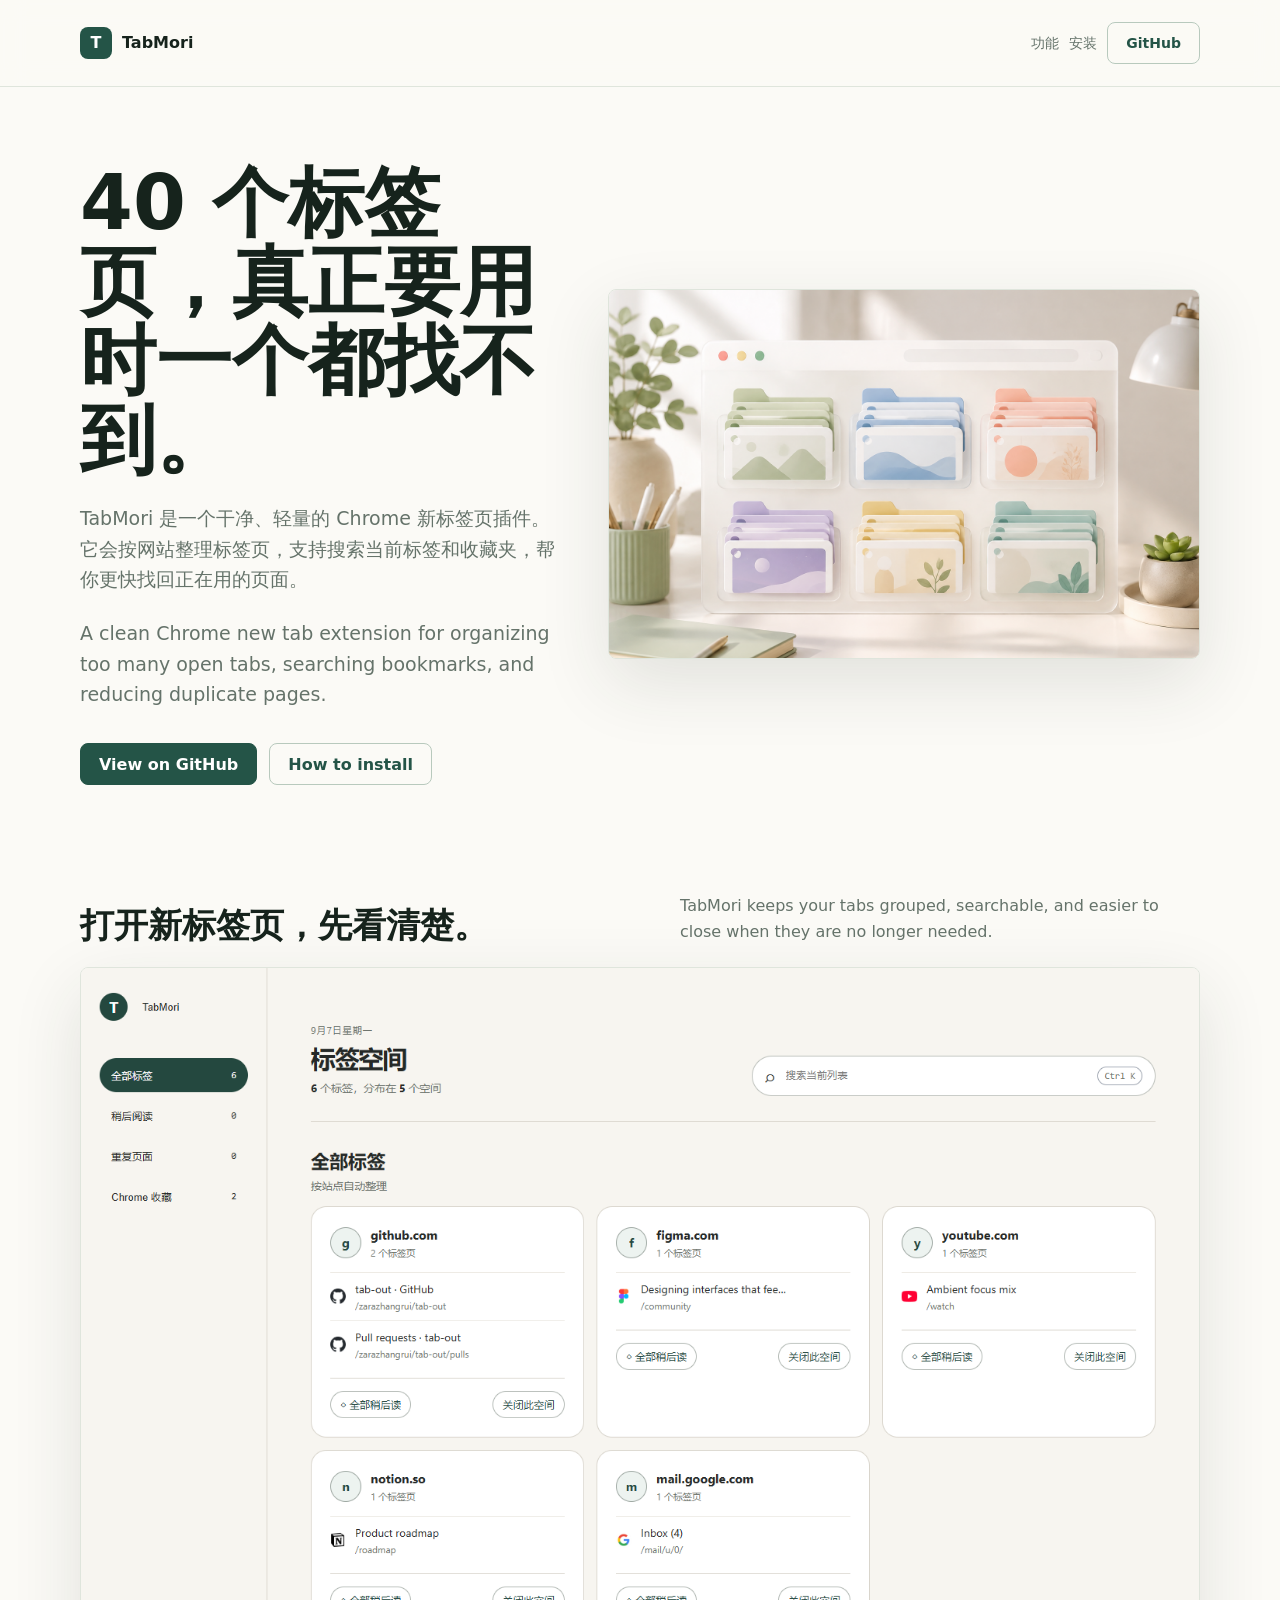
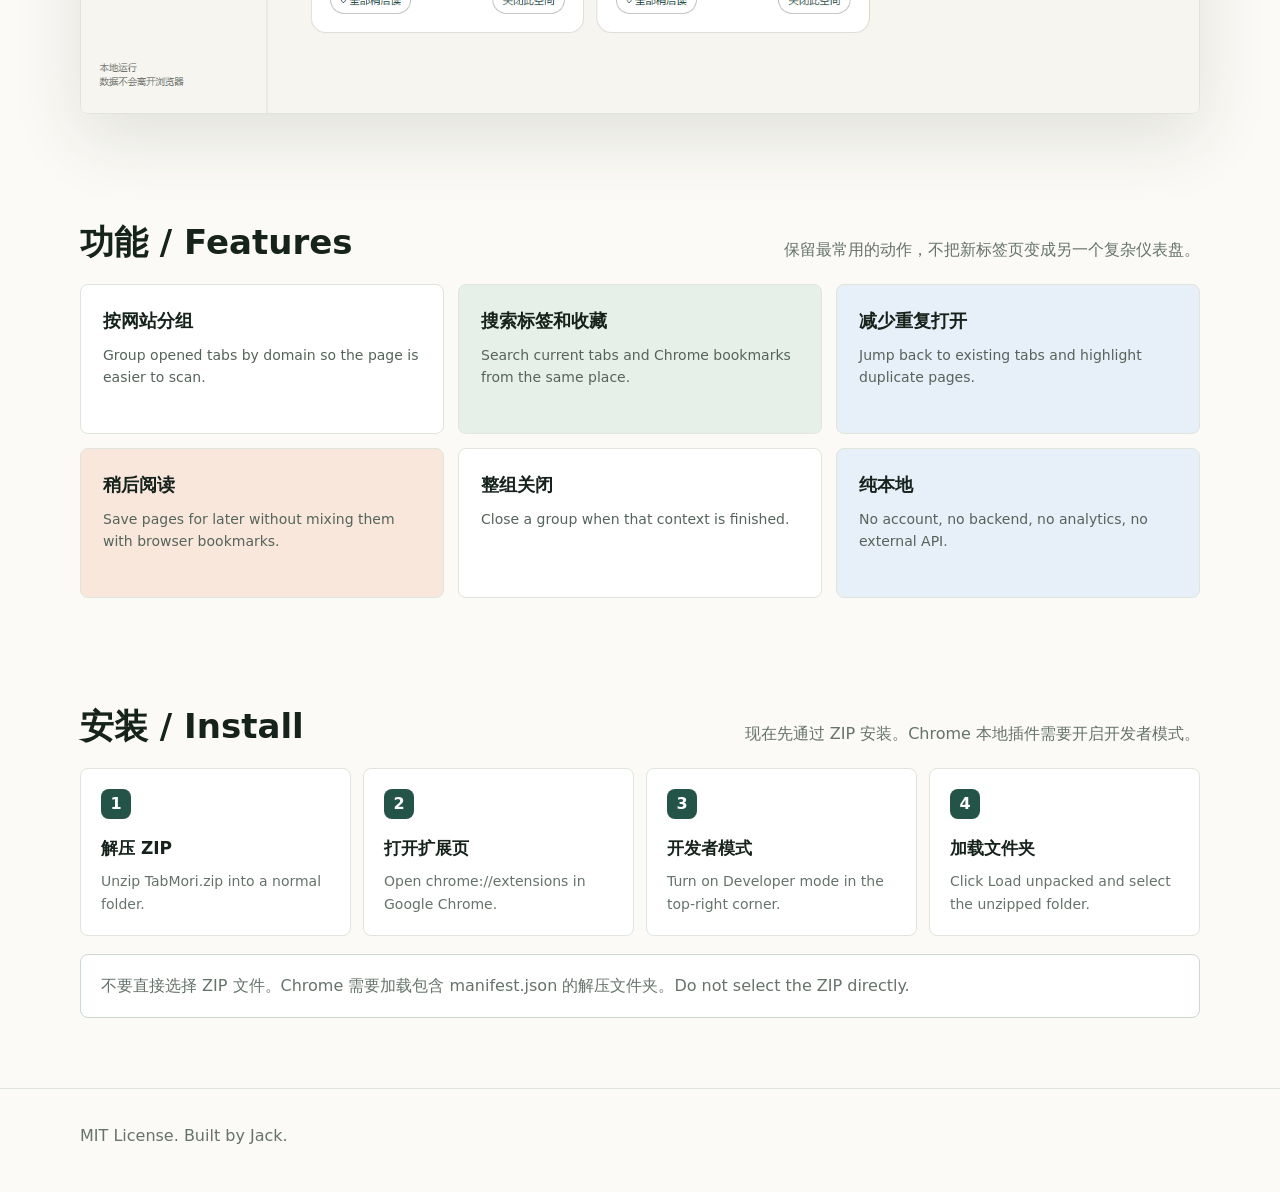
==== docs/index.html @ effa3019 "Add GitHub Pages homepage" ====
<!doctype html>
<html lang="zh-CN">
<head>
  <meta charset="utf-8">
  <meta name="viewport" content="width=device-width, initial-scale=1">
  <meta name="description" content="TabMori is a clean Chrome new tab extension for organizing too many tabs.">
  <title>TabMori - Clean Chrome Tab Organizer</title>
  <style>
    :root {
      color-scheme: light;
      --ink: #16231c;
      --muted: #65736a;
      --line: #dfe5dc;
      --paper: #fbfaf6;
      --card: #ffffff;
      --sage: #245447;
      --sage-soft: #e7f0e8;
      --blue: #e7eff8;
      --peach: #f9e7dc;
    }

    * {
      box-sizing: border-box;
    }

    body {
      margin: 0;
      background: var(--paper);
      color: var(--ink);
      font-family: Inter, ui-sans-serif, system-ui, -apple-system, BlinkMacSystemFont, "Segoe UI", sans-serif;
      line-height: 1.6;
    }

    a {
      color: inherit;
      text-decoration: none;
    }

    .wrap {
      width: min(1120px, calc(100% - 40px));
      margin: 0 auto;
    }

    header {
      padding: 22px 0;
      border-bottom: 1px solid var(--line);
      background: rgba(251, 250, 246, 0.9);
      backdrop-filter: blur(12px);
      position: sticky;
      top: 0;
      z-index: 10;
    }

    nav {
      display: flex;
      align-items: center;
      justify-content: space-between;
      gap: 18px;
    }

    .brand {
      display: inline-flex;
      align-items: center;
      gap: 10px;
      font-weight: 800;
      letter-spacing: 0;
    }

    .mark {
      display: grid;
      place-items: center;
      width: 32px;
      height: 32px;
      border-radius: 8px;
      background: var(--sage);
      color: #fff;
    }

    .links {
      display: flex;
      align-items: center;
      gap: 10px;
      color: var(--muted);
      font-size: 14px;
    }

    .button {
      display: inline-flex;
      align-items: center;
      justify-content: center;
      min-height: 42px;
      padding: 0 18px;
      border-radius: 8px;
      background: var(--sage);
      color: #fff;
      font-weight: 700;
      border: 1px solid var(--sage);
    }

    .button.secondary {
      background: transparent;
      color: var(--sage);
      border-color: #b8c9bd;
    }

    .hero {
      padding: 76px 0 54px;
    }

    .hero-grid {
      display: grid;
      grid-template-columns: 0.9fr 1.1fr;
      gap: 44px;
      align-items: center;
    }

    h1 {
      margin: 0;
      max-width: 760px;
      font-size: clamp(42px, 7vw, 76px);
      line-height: 1.04;
      letter-spacing: 0;
    }

    .lead {
      margin: 24px 0 0;
      max-width: 620px;
      color: var(--muted);
      font-size: 19px;
    }

    .actions {
      display: flex;
      flex-wrap: wrap;
      gap: 12px;
      margin-top: 34px;
    }

    .hero img,
    .shot img {
      display: block;
      width: 100%;
      border-radius: 8px;
      border: 1px solid var(--line);
      box-shadow: 0 24px 70px rgba(40, 50, 45, 0.12);
    }

    .hero img {
      aspect-ratio: 16 / 10;
      object-fit: cover;
    }

    section {
      padding: 54px 0;
    }

    .section-head {
      display: flex;
      justify-content: space-between;
      align-items: end;
      gap: 24px;
      margin-bottom: 22px;
    }

    h2 {
      margin: 0;
      font-size: 34px;
      line-height: 1.18;
      letter-spacing: 0;
    }

    .section-head p {
      margin: 0;
      max-width: 520px;
      color: var(--muted);
    }

    .features {
      display: grid;
      grid-template-columns: repeat(3, 1fr);
      gap: 14px;
    }

    .feature {
      min-height: 150px;
      padding: 22px;
      border-radius: 8px;
      background: var(--card);
      border: 1px solid var(--line);
    }

    .feature:nth-child(2n) {
      background: var(--sage-soft);
    }

    .feature:nth-child(3n) {
      background: var(--blue);
    }

    .feature:nth-child(4n) {
      background: var(--peach);
    }

    .feature h3 {
      margin: 0 0 8px;
      font-size: 18px;
    }

    .feature p {
      margin: 0;
      color: #55645b;
      font-size: 14px;
    }

    .install {
      display: grid;
      grid-template-columns: repeat(4, 1fr);
      gap: 12px;
      counter-reset: step;
    }

    .step {
      padding: 20px;
      border-radius: 8px;
      background: var(--card);
      border: 1px solid var(--line);
      min-height: 150px;
      counter-increment: step;
    }

    .step::before {
      content: counter(step);
      display: grid;
      place-items: center;
      width: 30px;
      height: 30px;
      margin-bottom: 16px;
      border-radius: 8px;
      background: var(--sage);
      color: #fff;
      font-weight: 800;
    }

    .step h3 {
      margin: 0 0 8px;
      font-size: 17px;
    }

    .step p {
      margin: 0;
      color: var(--muted);
      font-size: 14px;
    }

    .note {
      margin-top: 18px;
      padding: 18px 20px;
      border-radius: 8px;
      border: 1px solid #cbd9cf;
      background: #fff;
      color: var(--muted);
    }

    footer {
      padding: 34px 0 44px;
      color: var(--muted);
      border-top: 1px solid var(--line);
    }

    @media (max-width: 900px) {
      .hero-grid,
      .features,
      .install {
        grid-template-columns: 1fr;
      }

      .section-head {
        display: block;
      }

      .section-head p {
        margin-top: 12px;
      }
    }
  </style>
</head>
<body>
  <header>
    <nav class="wrap">
      <a class="brand" href="#">
        <span class="mark">T</span>
        <span>TabMori</span>
      </a>
      <div class="links">
        <a href="#features">功能</a>
        <a href="#install">安装</a>
        <a class="button secondary" href="https://github.com/chuanyue2025/TabMori">GitHub</a>
      </div>
    </nav>
  </header>

  <main>
    <section class="hero">
      <div class="wrap hero-grid">
        <div>
          <h1>40 个标签页，真正要用时一个都找不到。</h1>
          <p class="lead">TabMori 是一个干净、轻量的 Chrome 新标签页插件。它会按网站整理标签页，支持搜索当前标签和收藏夹，帮你更快找回正在用的页面。</p>
          <p class="lead">A clean Chrome new tab extension for organizing too many open tabs, searching bookmarks, and reducing duplicate pages.</p>
          <div class="actions">
            <a class="button" href="https://github.com/chuanyue2025/TabMori">View on GitHub</a>
            <a class="button secondary" href="#install">How to install</a>
          </div>
        </div>
        <img src="../assets/cover.png" alt="TabMori cover illustration">
      </div>
    </section>

    <section class="shot">
      <div class="wrap">
        <div class="section-head">
          <h2>打开新标签页，先看清楚。</h2>
          <p>TabMori keeps your tabs grouped, searchable, and easier to close when they are no longer needed.</p>
        </div>
        <img src="../assets/screenshot-home.png" alt="TabMori app screenshot">
      </div>
    </section>

    <section id="features">
      <div class="wrap">
        <div class="section-head">
          <h2>功能 / Features</h2>
          <p>保留最常用的动作，不把新标签页变成另一个复杂仪表盘。</p>
        </div>
        <div class="features">
          <article class="feature">
            <h3>按网站分组</h3>
            <p>Group opened tabs by domain so the page is easier to scan.</p>
          </article>
          <article class="feature">
            <h3>搜索标签和收藏</h3>
            <p>Search current tabs and Chrome bookmarks from the same place.</p>
          </article>
          <article class="feature">
            <h3>减少重复打开</h3>
            <p>Jump back to existing tabs and highlight duplicate pages.</p>
          </article>
          <article class="feature">
            <h3>稍后阅读</h3>
            <p>Save pages for later without mixing them with browser bookmarks.</p>
          </article>
          <article class="feature">
            <h3>整组关闭</h3>
            <p>Close a group when that context is finished.</p>
          </article>
          <article class="feature">
            <h3>纯本地</h3>
            <p>No account, no backend, no analytics, no external API.</p>
          </article>
        </div>
      </div>
    </section>

    <section id="install">
      <div class="wrap">
        <div class="section-head">
          <h2>安装 / Install</h2>
          <p>现在先通过 ZIP 安装。Chrome 本地插件需要开启开发者模式。</p>
        </div>
        <div class="install">
          <article class="step">
            <h3>解压 ZIP</h3>
            <p>Unzip TabMori.zip into a normal folder.</p>
          </article>
          <article class="step">
            <h3>打开扩展页</h3>
            <p>Open chrome://extensions in Google Chrome.</p>
          </article>
          <article class="step">
            <h3>开发者模式</h3>
            <p>Turn on Developer mode in the top-right corner.</p>
          </article>
          <article class="step">
            <h3>加载文件夹</h3>
            <p>Click Load unpacked and select the unzipped folder.</p>
          </article>
        </div>
        <p class="note">不要直接选择 ZIP 文件。Chrome 需要加载包含 manifest.json 的解压文件夹。Do not select the ZIP directly.</p>
      </div>
    </section>
  </main>

  <footer>
    <div class="wrap">MIT License. Built by Jack.</div>
  </footer>
</body>
</html>
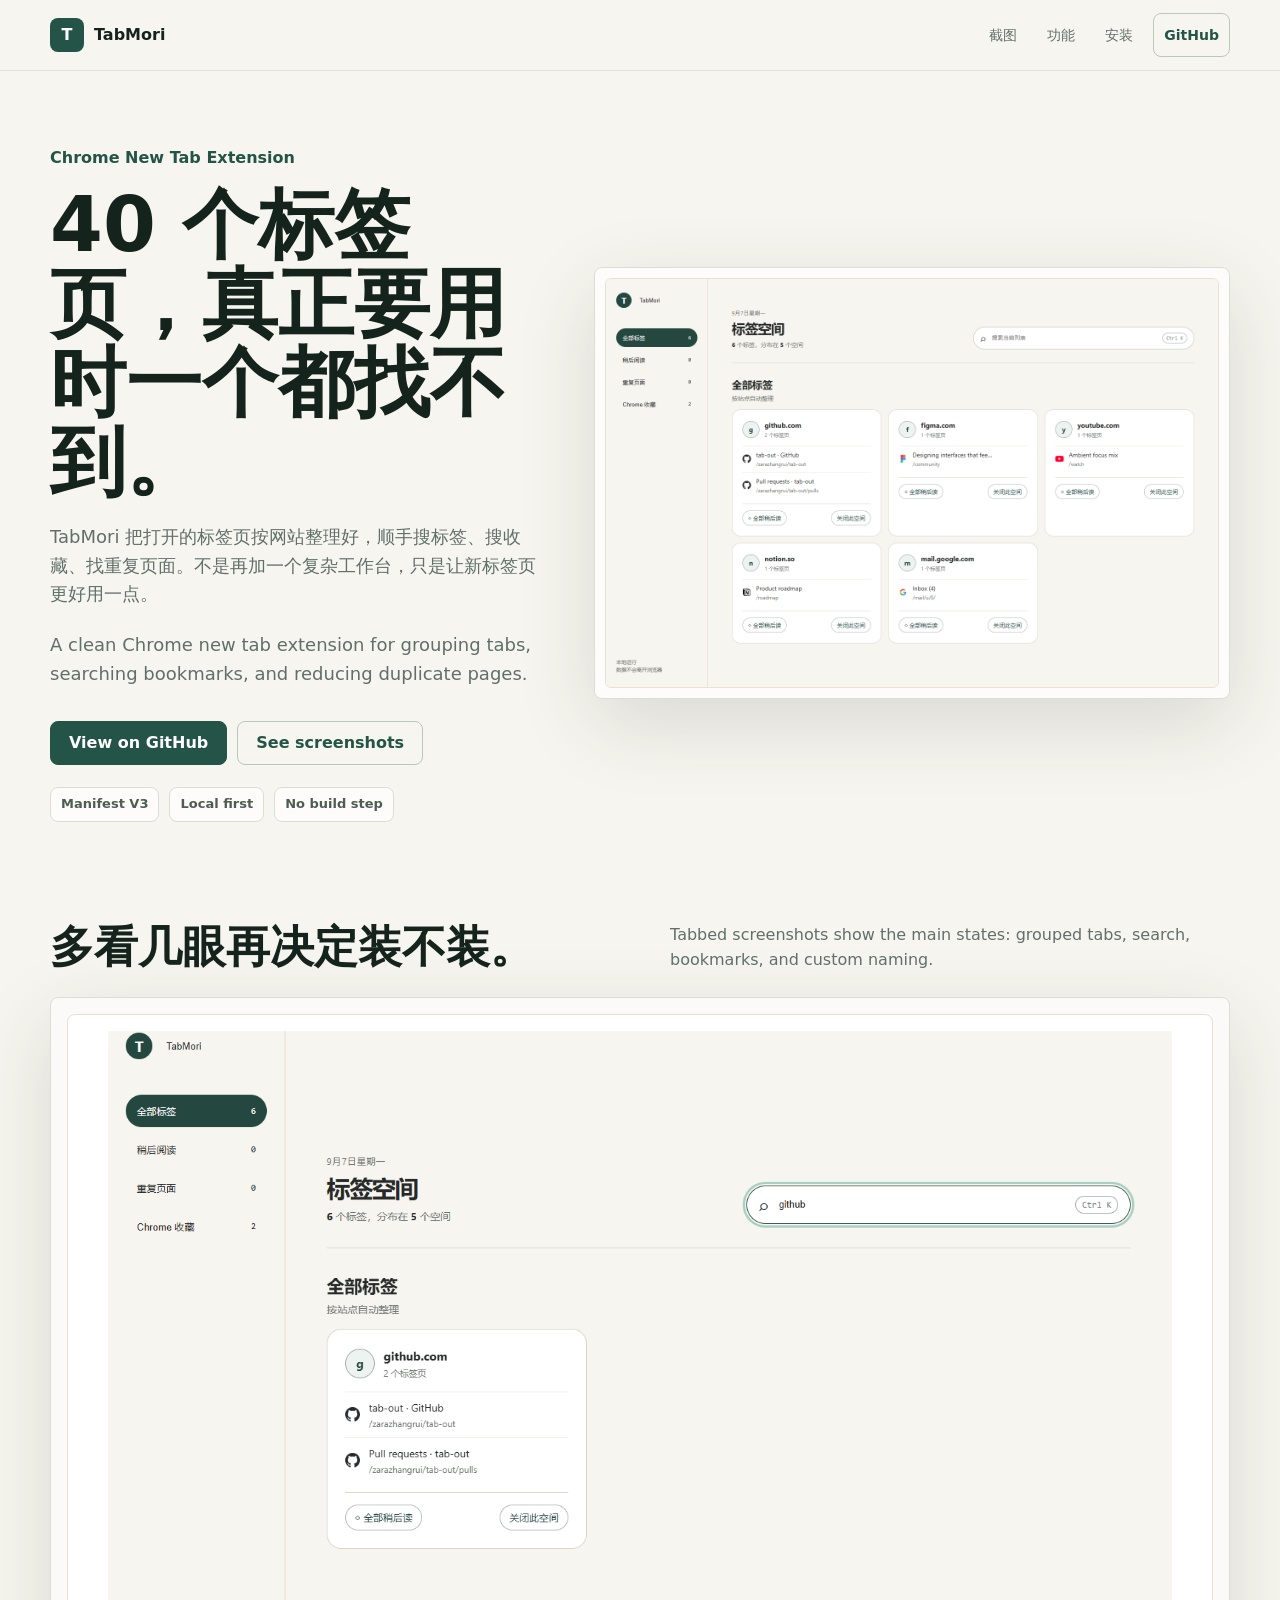
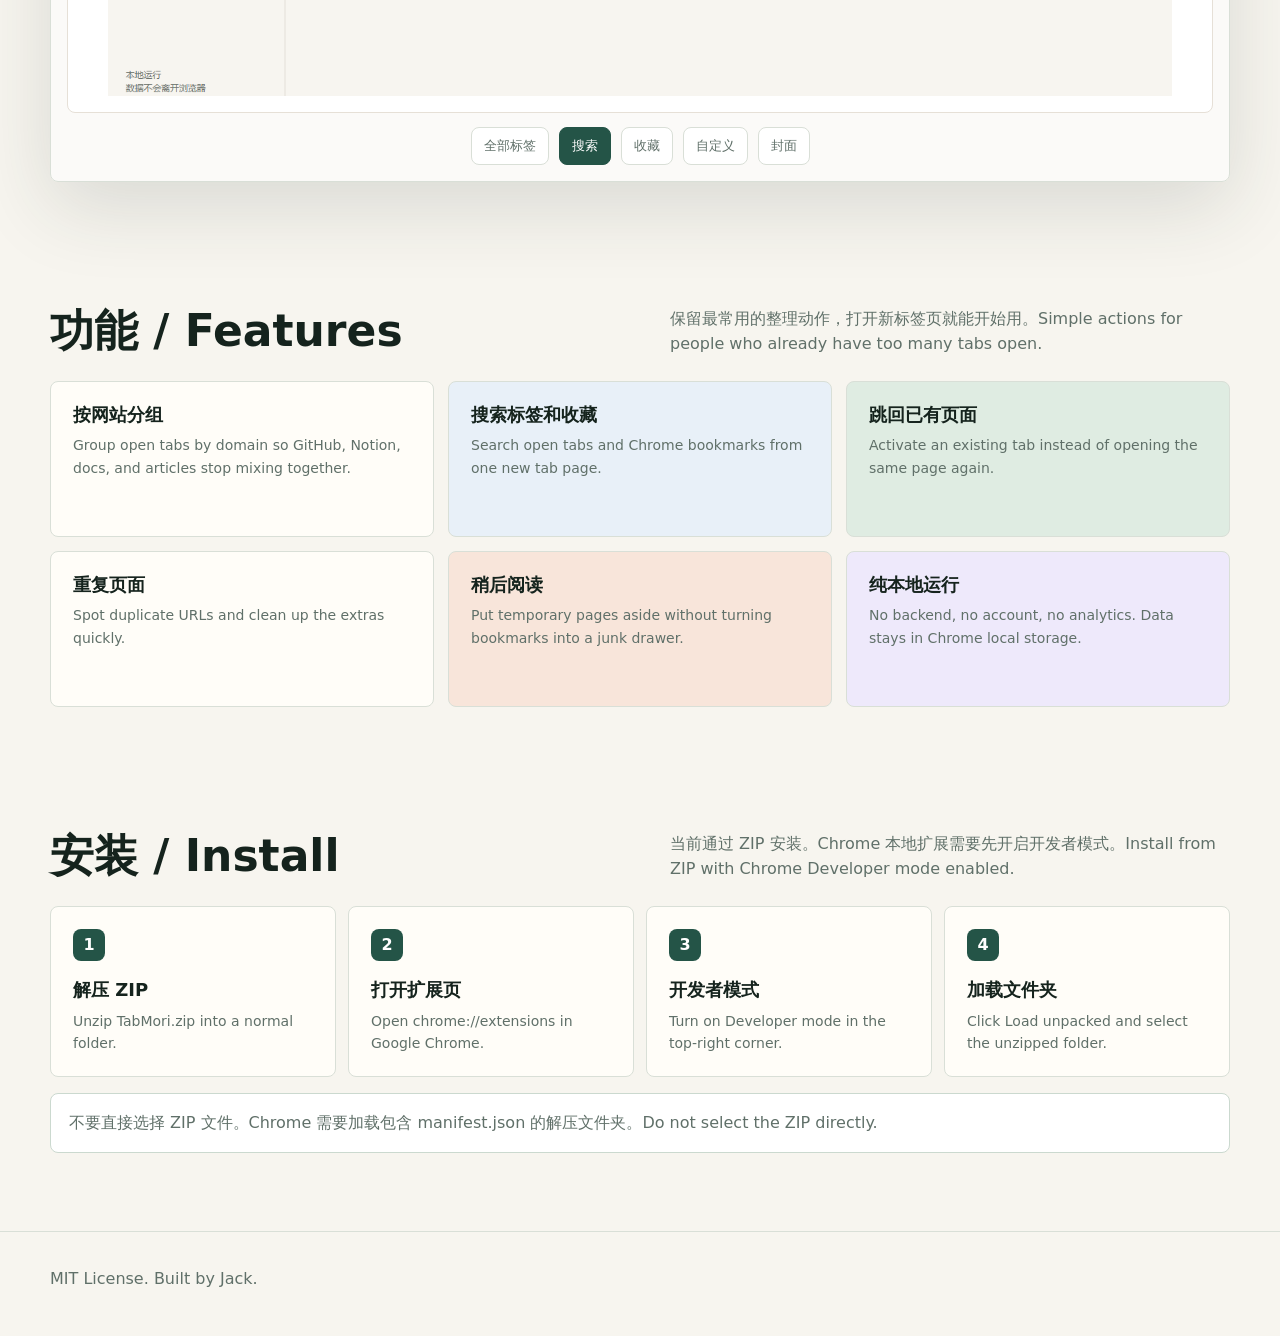
==== commit 1567a624: "Improve homepage with screenshot carousel" ====
--- a/docs/index.html
+++ b/docs/index.html
@@ -8,171 +8,251 @@
   <style>
     :root {
       color-scheme: light;
-      --ink: #16231c;
-      --muted: #65736a;
-      --line: #dfe5dc;
-      --paper: #fbfaf6;
-      --card: #ffffff;
-      --sage: #245447;
-      --sage-soft: #e7f0e8;
-      --blue: #e7eff8;
-      --peach: #f9e7dc;
-    }
-
-    * {
-      box-sizing: border-box;
-    }
+      --bg: #f7f5ef;
+      --ink: #15231d;
+      --muted: #607069;
+      --line: #d9dfd7;
+      --card: #fffdf8;
+      --green: #245447;
+      --green-2: #dfece2;
+      --blue: #e8f0f8;
+      --peach: #f8e5da;
+      --lav: #eee9fb;
+      --shadow: 0 24px 80px rgba(37, 53, 45, .14);
+    }
+
+    * { box-sizing: border-box; }
+
+    html { scroll-behavior: smooth; }
 
     body {
       margin: 0;
-      background: var(--paper);
+      background: var(--bg);
       color: var(--ink);
       font-family: Inter, ui-sans-serif, system-ui, -apple-system, BlinkMacSystemFont, "Segoe UI", sans-serif;
       line-height: 1.6;
     }
 
-    a {
-      color: inherit;
-      text-decoration: none;
-    }
+    a { color: inherit; text-decoration: none; }
+
+    img { display: block; max-width: 100%; }
 
     .wrap {
-      width: min(1120px, calc(100% - 40px));
+      width: min(1180px, calc(100% - 40px));
       margin: 0 auto;
     }
 
     header {
-      padding: 22px 0;
-      border-bottom: 1px solid var(--line);
-      background: rgba(251, 250, 246, 0.9);
-      backdrop-filter: blur(12px);
       position: sticky;
       top: 0;
-      z-index: 10;
+      z-index: 20;
+      border-bottom: 1px solid rgba(217, 223, 215, .82);
+      background: rgba(247, 245, 239, .86);
+      backdrop-filter: blur(16px);
     }
 
     nav {
+      min-height: 70px;
       display: flex;
       align-items: center;
       justify-content: space-between;
       gap: 18px;
     }
 
-    .brand {
-      display: inline-flex;
+    .brand,
+    .nav-links,
+    .actions,
+    .badges,
+    .slide-tabs {
+      display: flex;
       align-items: center;
+      flex-wrap: wrap;
       gap: 10px;
-      font-weight: 800;
-      letter-spacing: 0;
-    }
+    }
+
+    .brand { font-weight: 850; }
 
     .mark {
       display: grid;
       place-items: center;
-      width: 32px;
-      height: 32px;
-      border-radius: 8px;
-      background: var(--sage);
+      width: 34px;
+      height: 34px;
+      border-radius: 8px;
+      background: var(--green);
       color: #fff;
-    }
-
-    .links {
-      display: flex;
-      align-items: center;
-      gap: 10px;
-      color: var(--muted);
-      font-size: 14px;
-    }
+      font-weight: 850;
+    }
+
+    .nav-links { color: var(--muted); font-size: 14px; }
+
+    .nav-links a {
+      padding: 7px 10px;
+      border-radius: 8px;
+    }
+
+    .nav-links a:hover { background: #fff; }
 
     .button {
       display: inline-flex;
       align-items: center;
       justify-content: center;
-      min-height: 42px;
+      min-height: 44px;
       padding: 0 18px;
       border-radius: 8px;
-      background: var(--sage);
+      border: 1px solid var(--green);
+      background: var(--green);
       color: #fff;
-      font-weight: 700;
-      border: 1px solid var(--sage);
+      font-weight: 760;
     }
 
     .button.secondary {
       background: transparent;
-      color: var(--sage);
-      border-color: #b8c9bd;
+      color: var(--green);
+      border-color: #b7c8bd;
     }
 
     .hero {
-      padding: 76px 0 54px;
+      padding: 74px 0 38px;
     }
 
     .hero-grid {
       display: grid;
-      grid-template-columns: 0.9fr 1.1fr;
+      grid-template-columns: .88fr 1.12fr;
       gap: 44px;
       align-items: center;
     }
 
+    .eyebrow {
+      margin: 0 0 14px;
+      color: var(--green);
+      font-weight: 820;
+    }
+
+    h1,
+    h2,
+    h3,
+    p {
+      letter-spacing: 0;
+    }
+
     h1 {
       margin: 0;
+      font-size: clamp(43px, 7vw, 76px);
+      line-height: 1.04;
       max-width: 760px;
-      font-size: clamp(42px, 7vw, 76px);
-      line-height: 1.04;
-      letter-spacing: 0;
     }
 
     .lead {
-      margin: 24px 0 0;
-      max-width: 620px;
+      margin: 22px 0 0;
       color: var(--muted);
-      font-size: 19px;
-    }
-
-    .actions {
+      font-size: 18px;
+      max-width: 650px;
+    }
+
+    .actions { margin-top: 32px; }
+
+    .badges { margin-top: 22px; color: #4d5d54; }
+
+    .badge {
+      border: 1px solid var(--line);
+      background: rgba(255, 255, 255, .72);
+      border-radius: 8px;
+      padding: 6px 10px;
+      font-size: 13px;
+      font-weight: 720;
+    }
+
+    .screen-frame {
+      border: 1px solid var(--line);
+      border-radius: 8px;
+      padding: 10px;
+      background: rgba(255, 255, 255, .72);
+      box-shadow: var(--shadow);
+    }
+
+    .screen-frame img {
+      width: 100%;
+      border-radius: 6px;
+      border: 1px solid #e7e1d7;
+    }
+
+    section { padding: 62px 0; }
+
+    .section-head {
       display: flex;
-      flex-wrap: wrap;
-      gap: 12px;
-      margin-top: 34px;
-    }
-
-    .hero img,
-    .shot img {
-      display: block;
+      align-items: end;
+      justify-content: space-between;
+      gap: 28px;
+      margin-bottom: 24px;
+    }
+
+    h2 {
+      margin: 0;
+      font-size: clamp(30px, 4vw, 44px);
+      line-height: 1.15;
+    }
+
+    .section-head p {
+      margin: 0;
+      max-width: 560px;
+      color: var(--muted);
+    }
+
+    .carousel {
+      border: 1px solid var(--line);
+      border-radius: 8px;
+      background: rgba(255, 255, 255, .58);
+      padding: 16px;
+      box-shadow: var(--shadow);
+    }
+
+    .slides {
+      display: grid;
+      overflow: hidden;
+      border-radius: 8px;
+      border: 1px solid #e6e0d7;
+      background: #fff;
+    }
+
+    .slide {
+      grid-area: 1 / 1;
+      opacity: 0;
+      visibility: hidden;
+      transform: translateY(8px);
+      transition: opacity .28s ease, transform .28s ease, visibility .28s ease;
+    }
+
+    .slide.active {
+      opacity: 1;
+      visibility: visible;
+      transform: translateY(0);
+    }
+
+    .slide img {
       width: 100%;
-      border-radius: 8px;
-      border: 1px solid var(--line);
-      box-shadow: 0 24px 70px rgba(40, 50, 45, 0.12);
-    }
-
-    .hero img {
       aspect-ratio: 16 / 10;
       object-fit: cover;
     }
 
-    section {
-      padding: 54px 0;
-    }
-
-    .section-head {
-      display: flex;
-      justify-content: space-between;
-      align-items: end;
-      gap: 24px;
-      margin-bottom: 22px;
-    }
-
-    h2 {
-      margin: 0;
-      font-size: 34px;
-      line-height: 1.18;
-      letter-spacing: 0;
-    }
-
-    .section-head p {
-      margin: 0;
-      max-width: 520px;
+    .slide-tabs {
+      justify-content: center;
+      margin-top: 14px;
+    }
+
+    .slide-tab {
+      border: 1px solid var(--line);
+      background: #fff;
       color: var(--muted);
+      border-radius: 8px;
+      padding: 9px 12px;
+      font: 720 14px inherit;
+      cursor: pointer;
+    }
+
+    .slide-tab.active {
+      background: var(--green);
+      border-color: var(--green);
+      color: #fff;
     }
 
     .features {
@@ -181,34 +261,31 @@
       gap: 14px;
     }
 
-    .feature {
-      min-height: 150px;
+    .feature,
+    .step {
+      min-height: 156px;
+      border: 1px solid var(--line);
+      border-radius: 8px;
+      background: var(--card);
       padding: 22px;
-      border-radius: 8px;
-      background: var(--card);
-      border: 1px solid var(--line);
-    }
-
-    .feature:nth-child(2n) {
-      background: var(--sage-soft);
-    }
-
-    .feature:nth-child(3n) {
-      background: var(--blue);
-    }
-
-    .feature:nth-child(4n) {
-      background: var(--peach);
-    }
-
-    .feature h3 {
+    }
+
+    .feature:nth-child(2) { background: var(--blue); }
+    .feature:nth-child(3) { background: var(--green-2); }
+    .feature:nth-child(5) { background: var(--peach); }
+    .feature:nth-child(6) { background: var(--lav); }
+
+    .feature h3,
+    .step h3 {
       margin: 0 0 8px;
       font-size: 18px;
-    }
-
-    .feature p {
+      line-height: 1.25;
+    }
+
+    .feature p,
+    .step p {
       margin: 0;
-      color: #55645b;
+      color: var(--muted);
       font-size: 14px;
     }
 
@@ -219,42 +296,24 @@
       counter-reset: step;
     }
 
-    .step {
-      padding: 20px;
-      border-radius: 8px;
-      background: var(--card);
-      border: 1px solid var(--line);
-      min-height: 150px;
-      counter-increment: step;
-    }
+    .step { counter-increment: step; }
 
     .step::before {
       content: counter(step);
       display: grid;
       place-items: center;
-      width: 30px;
-      height: 30px;
-      margin-bottom: 16px;
-      border-radius: 8px;
-      background: var(--sage);
+      width: 32px;
+      height: 32px;
+      margin-bottom: 18px;
+      border-radius: 8px;
+      background: var(--green);
       color: #fff;
-      font-weight: 800;
-    }
-
-    .step h3 {
-      margin: 0 0 8px;
-      font-size: 17px;
-    }
-
-    .step p {
-      margin: 0;
-      color: var(--muted);
-      font-size: 14px;
+      font-weight: 850;
     }
 
     .note {
-      margin-top: 18px;
-      padding: 18px 20px;
+      margin-top: 16px;
+      padding: 16px 18px;
       border-radius: 8px;
       border: 1px solid #cbd9cf;
       background: #fff;
@@ -291,7 +350,8 @@
         <span class="mark">T</span>
         <span>TabMori</span>
       </a>
-      <div class="links">
+      <div class="nav-links">
+        <a href="#screenshots">截图</a>
         <a href="#features">功能</a>
         <a href="#install">安装</a>
         <a class="button secondary" href="https://github.com/chuanyue2025/TabMori">GitHub</a>
@@ -303,25 +363,58 @@
     <section class="hero">
       <div class="wrap hero-grid">
         <div>
+          <p class="eyebrow">Chrome New Tab Extension</p>
           <h1>40 个标签页，真正要用时一个都找不到。</h1>
-          <p class="lead">TabMori 是一个干净、轻量的 Chrome 新标签页插件。它会按网站整理标签页，支持搜索当前标签和收藏夹，帮你更快找回正在用的页面。</p>
-          <p class="lead">A clean Chrome new tab extension for organizing too many open tabs, searching bookmarks, and reducing duplicate pages.</p>
+          <p class="lead">TabMori 把打开的标签页按网站整理好，顺手搜标签、搜收藏、找重复页面。不是再加一个复杂工作台，只是让新标签页更好用一点。</p>
+          <p class="lead">A clean Chrome new tab extension for grouping tabs, searching bookmarks, and reducing duplicate pages.</p>
           <div class="actions">
             <a class="button" href="https://github.com/chuanyue2025/TabMori">View on GitHub</a>
-            <a class="button secondary" href="#install">How to install</a>
+            <a class="button secondary" href="#screenshots">See screenshots</a>
           </div>
-        </div>
-        <img src="../assets/cover.png" alt="TabMori cover illustration">
+          <div class="badges">
+            <span class="badge">Manifest V3</span>
+            <span class="badge">Local first</span>
+            <span class="badge">No build step</span>
+          </div>
+        </div>
+        <div class="screen-frame">
+          <img src="assets/screenshot-tabs.png" alt="TabMori tab groups screenshot">
+        </div>
       </div>
     </section>
 
-    <section class="shot">
+    <section id="screenshots">
       <div class="wrap">
         <div class="section-head">
-          <h2>打开新标签页，先看清楚。</h2>
-          <p>TabMori keeps your tabs grouped, searchable, and easier to close when they are no longer needed.</p>
-        </div>
-        <img src="../assets/screenshot-home.png" alt="TabMori app screenshot">
+          <h2>多看几眼再决定装不装。</h2>
+          <p>Tabbed screenshots show the main states: grouped tabs, search, bookmarks, and custom naming.</p>
+        </div>
+        <div class="carousel" aria-label="TabMori screenshots">
+          <div class="slides">
+            <figure class="slide active">
+              <img src="assets/screenshot-tabs.png" alt="All tabs grouped by website">
+            </figure>
+            <figure class="slide">
+              <img src="assets/screenshot-search.png" alt="Search tabs in TabMori">
+            </figure>
+            <figure class="slide">
+              <img src="assets/screenshot-bookmarks.png" alt="Search Chrome bookmarks in TabMori">
+            </figure>
+            <figure class="slide">
+              <img src="assets/screenshot-rename.png" alt="Rename TabMori page title locally">
+            </figure>
+            <figure class="slide">
+              <img src="assets/cover.png" alt="TabMori cover illustration">
+            </figure>
+          </div>
+          <div class="slide-tabs" role="tablist" aria-label="Choose screenshot">
+            <button class="slide-tab active" type="button" data-slide="0">全部标签</button>
+            <button class="slide-tab" type="button" data-slide="1">搜索</button>
+            <button class="slide-tab" type="button" data-slide="2">收藏</button>
+            <button class="slide-tab" type="button" data-slide="3">自定义</button>
+            <button class="slide-tab" type="button" data-slide="4">封面</button>
+          </div>
+        </div>
       </div>
     </section>
 
@@ -329,32 +422,32 @@
       <div class="wrap">
         <div class="section-head">
           <h2>功能 / Features</h2>
-          <p>保留最常用的动作，不把新标签页变成另一个复杂仪表盘。</p>
+          <p>保留最常用的整理动作，打开新标签页就能开始用。Simple actions for people who already have too many tabs open.</p>
         </div>
         <div class="features">
           <article class="feature">
             <h3>按网站分组</h3>
-            <p>Group opened tabs by domain so the page is easier to scan.</p>
+            <p>Group open tabs by domain so GitHub, Notion, docs, and articles stop mixing together.</p>
           </article>
           <article class="feature">
             <h3>搜索标签和收藏</h3>
-            <p>Search current tabs and Chrome bookmarks from the same place.</p>
+            <p>Search open tabs and Chrome bookmarks from one new tab page.</p>
           </article>
           <article class="feature">
-            <h3>减少重复打开</h3>
-            <p>Jump back to existing tabs and highlight duplicate pages.</p>
+            <h3>跳回已有页面</h3>
+            <p>Activate an existing tab instead of opening the same page again.</p>
+          </article>
+          <article class="feature">
+            <h3>重复页面</h3>
+            <p>Spot duplicate URLs and clean up the extras quickly.</p>
           </article>
           <article class="feature">
             <h3>稍后阅读</h3>
-            <p>Save pages for later without mixing them with browser bookmarks.</p>
+            <p>Put temporary pages aside without turning bookmarks into a junk drawer.</p>
           </article>
           <article class="feature">
-            <h3>整组关闭</h3>
-            <p>Close a group when that context is finished.</p>
-          </article>
-          <article class="feature">
-            <h3>纯本地</h3>
-            <p>No account, no backend, no analytics, no external API.</p>
+            <h3>纯本地运行</h3>
+            <p>No backend, no account, no analytics. Data stays in Chrome local storage.</p>
           </article>
         </div>
       </div>
@@ -364,7 +457,7 @@
       <div class="wrap">
         <div class="section-head">
           <h2>安装 / Install</h2>
-          <p>现在先通过 ZIP 安装。Chrome 本地插件需要开启开发者模式。</p>
+          <p>当前通过 ZIP 安装。Chrome 本地扩展需要先开启开发者模式。Install from ZIP with Chrome Developer mode enabled.</p>
         </div>
         <div class="install">
           <article class="step">
@@ -392,5 +485,23 @@
   <footer>
     <div class="wrap">MIT License. Built by Jack.</div>
   </footer>
+
+  <script>
+    const slides = Array.from(document.querySelectorAll('.slide'));
+    const tabs = Array.from(document.querySelectorAll('.slide-tab'));
+    let active = 0;
+
+    function showSlide(index) {
+      active = index;
+      slides.forEach((slide, i) => slide.classList.toggle('active', i === index));
+      tabs.forEach((tab, i) => tab.classList.toggle('active', i === index));
+    }
+
+    tabs.forEach((tab, index) => {
+      tab.addEventListener('click', () => showSlide(index));
+    });
+
+    setInterval(() => showSlide((active + 1) % slides.length), 4200);
+  </script>
 </body>
 </html>
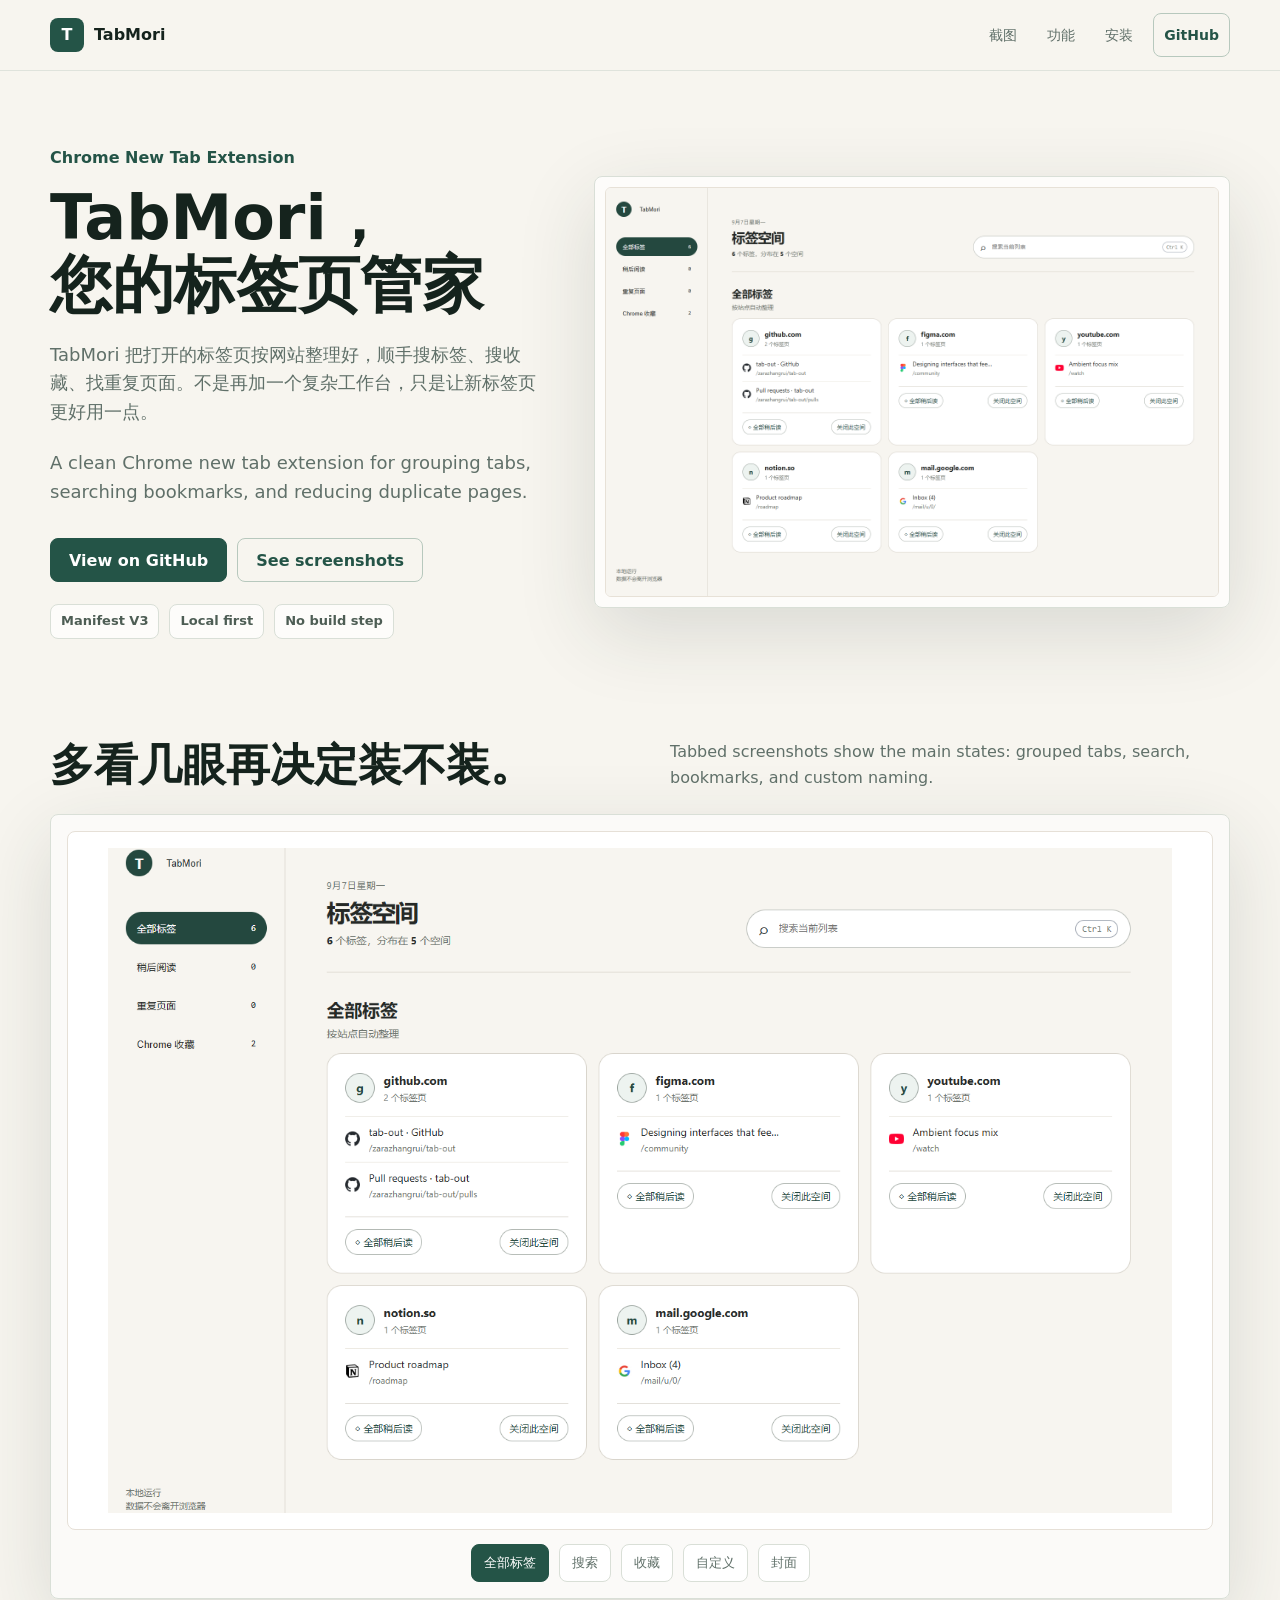
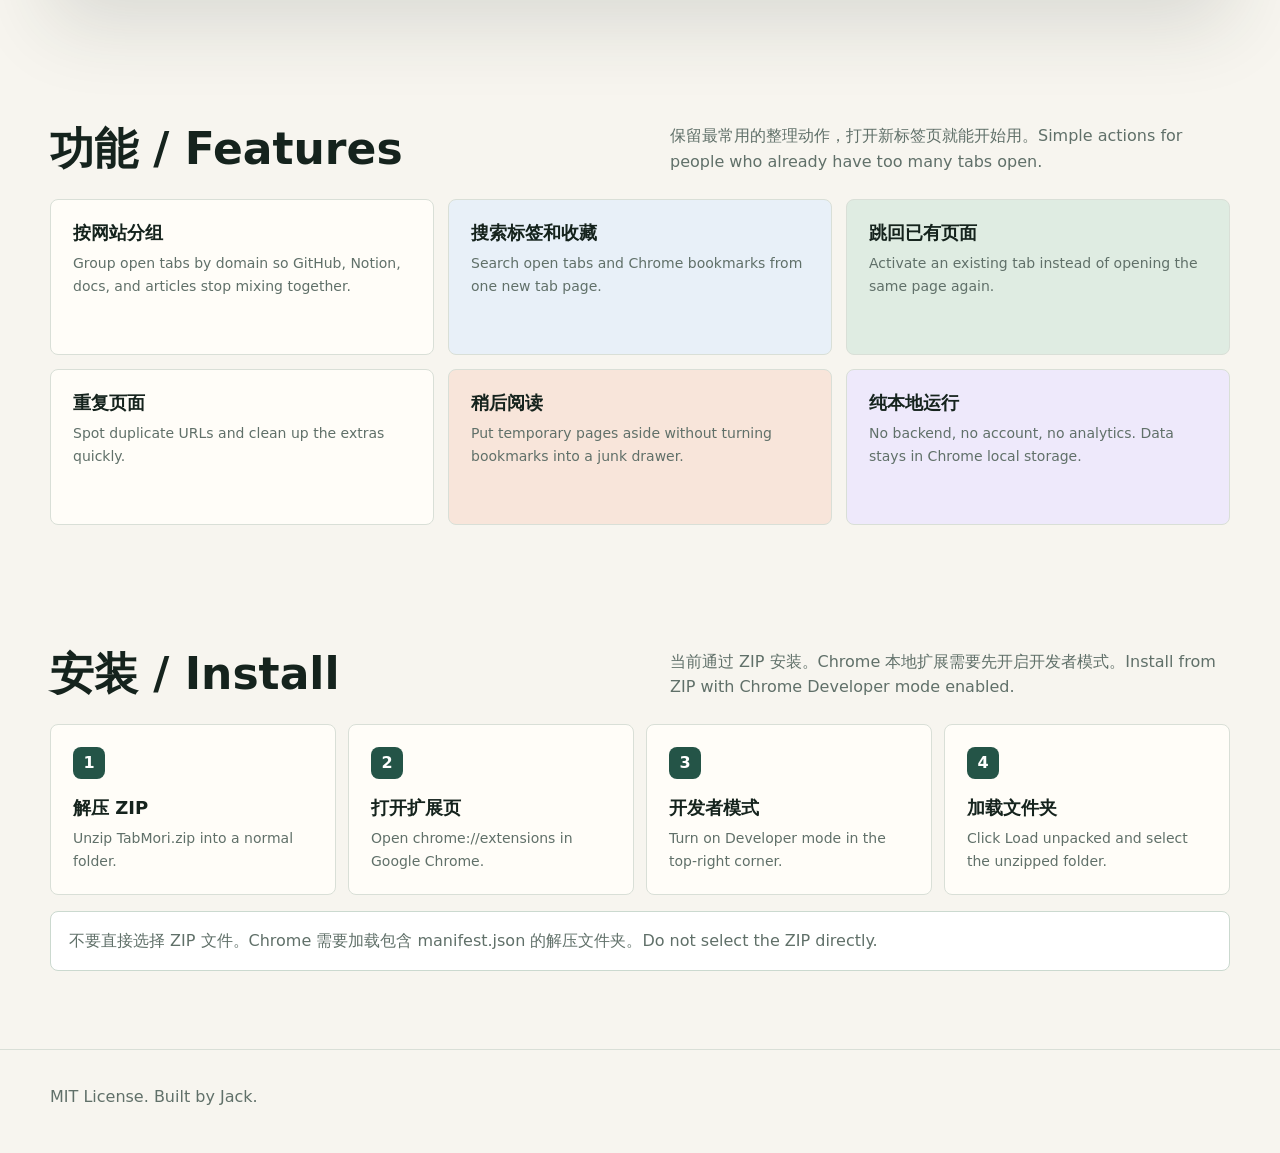
==== commit 53a7cc8a: "Update homepage hero title" ====
--- a/docs/index.html
+++ b/docs/index.html
@@ -137,9 +137,14 @@
 
     h1 {
       margin: 0;
-      font-size: clamp(43px, 7vw, 76px);
-      line-height: 1.04;
+      font-size: clamp(42px, 5vw, 62px);
+      line-height: 1.08;
       max-width: 760px;
+    }
+
+    h1 span {
+      display: block;
+      white-space: nowrap;
     }
 
     .lead {
@@ -364,7 +369,7 @@
       <div class="wrap hero-grid">
         <div>
           <p class="eyebrow">Chrome New Tab Extension</p>
-          <h1>40 个标签页，真正要用时一个都找不到。</h1>
+          <h1><span>TabMori，</span><span>您的标签页管家</span></h1>
           <p class="lead">TabMori 把打开的标签页按网站整理好，顺手搜标签、搜收藏、找重复页面。不是再加一个复杂工作台，只是让新标签页更好用一点。</p>
           <p class="lead">A clean Chrome new tab extension for grouping tabs, searching bookmarks, and reducing duplicate pages.</p>
           <div class="actions">
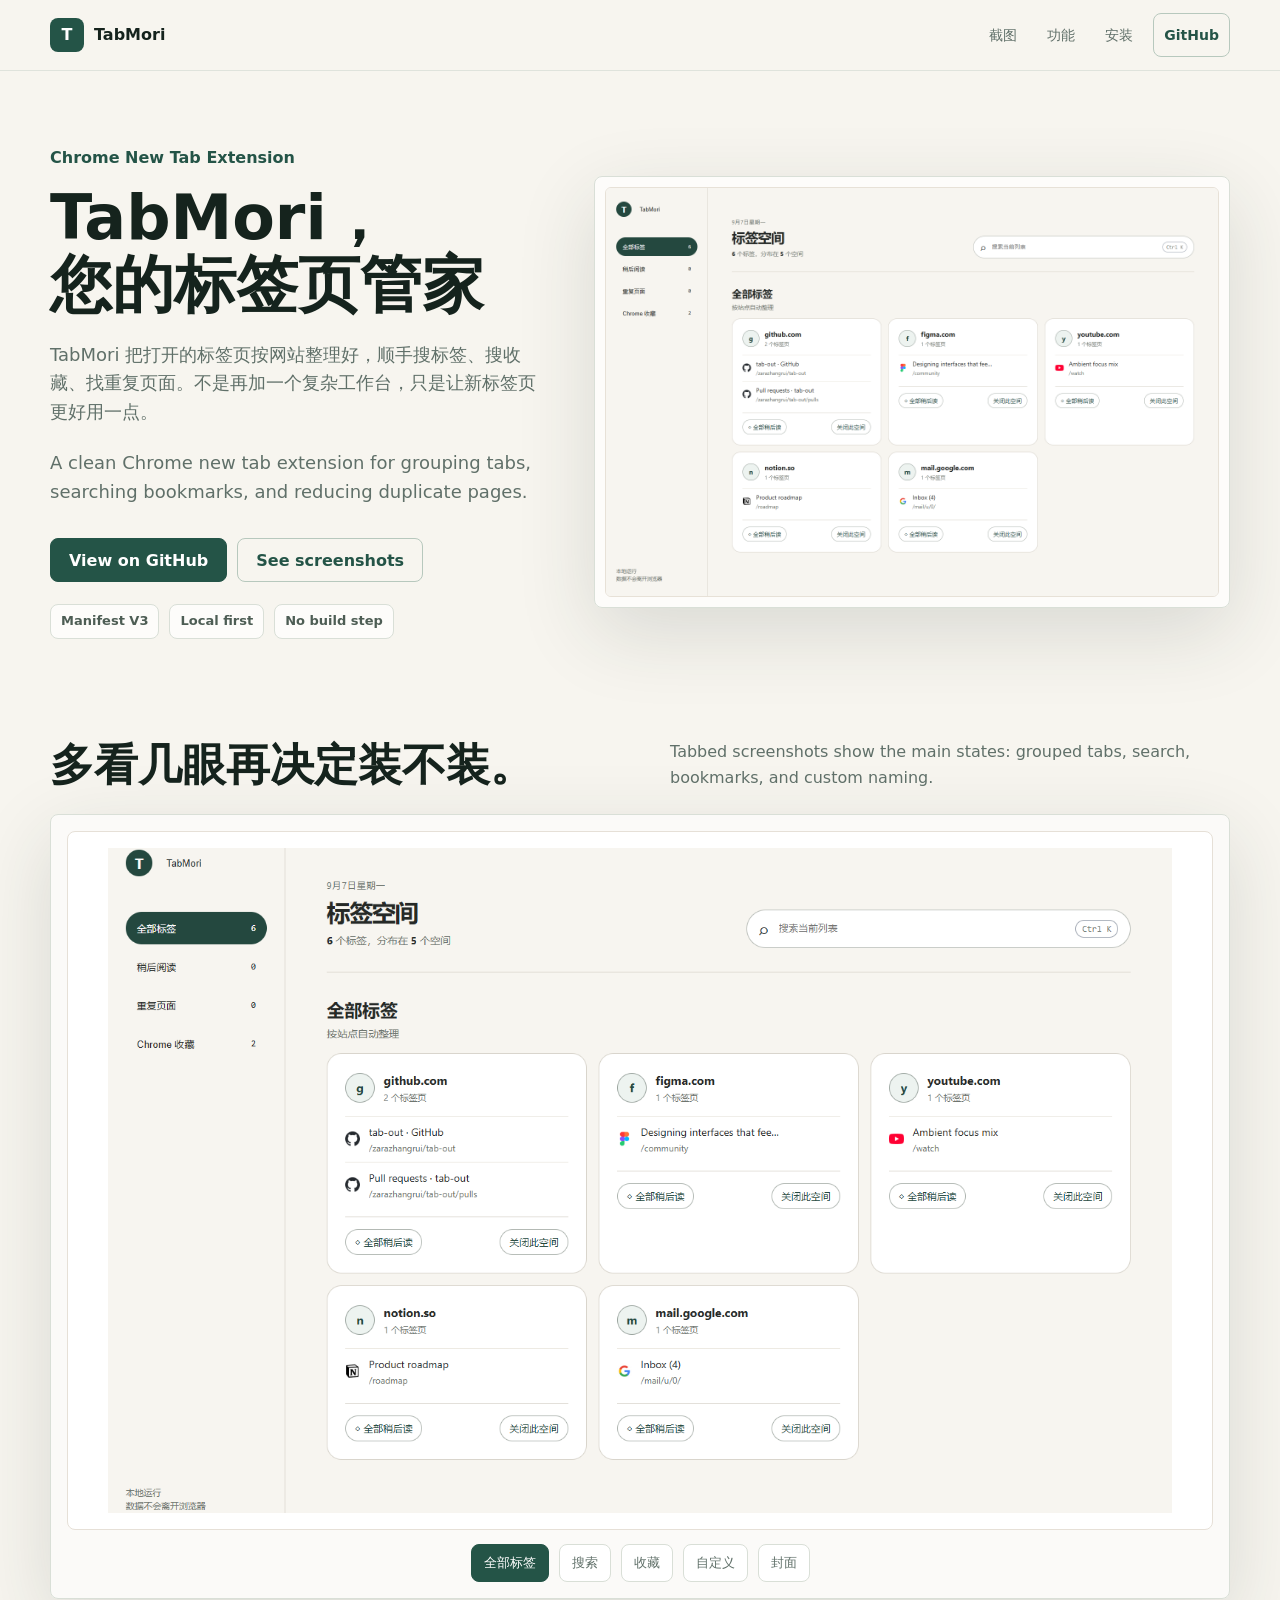
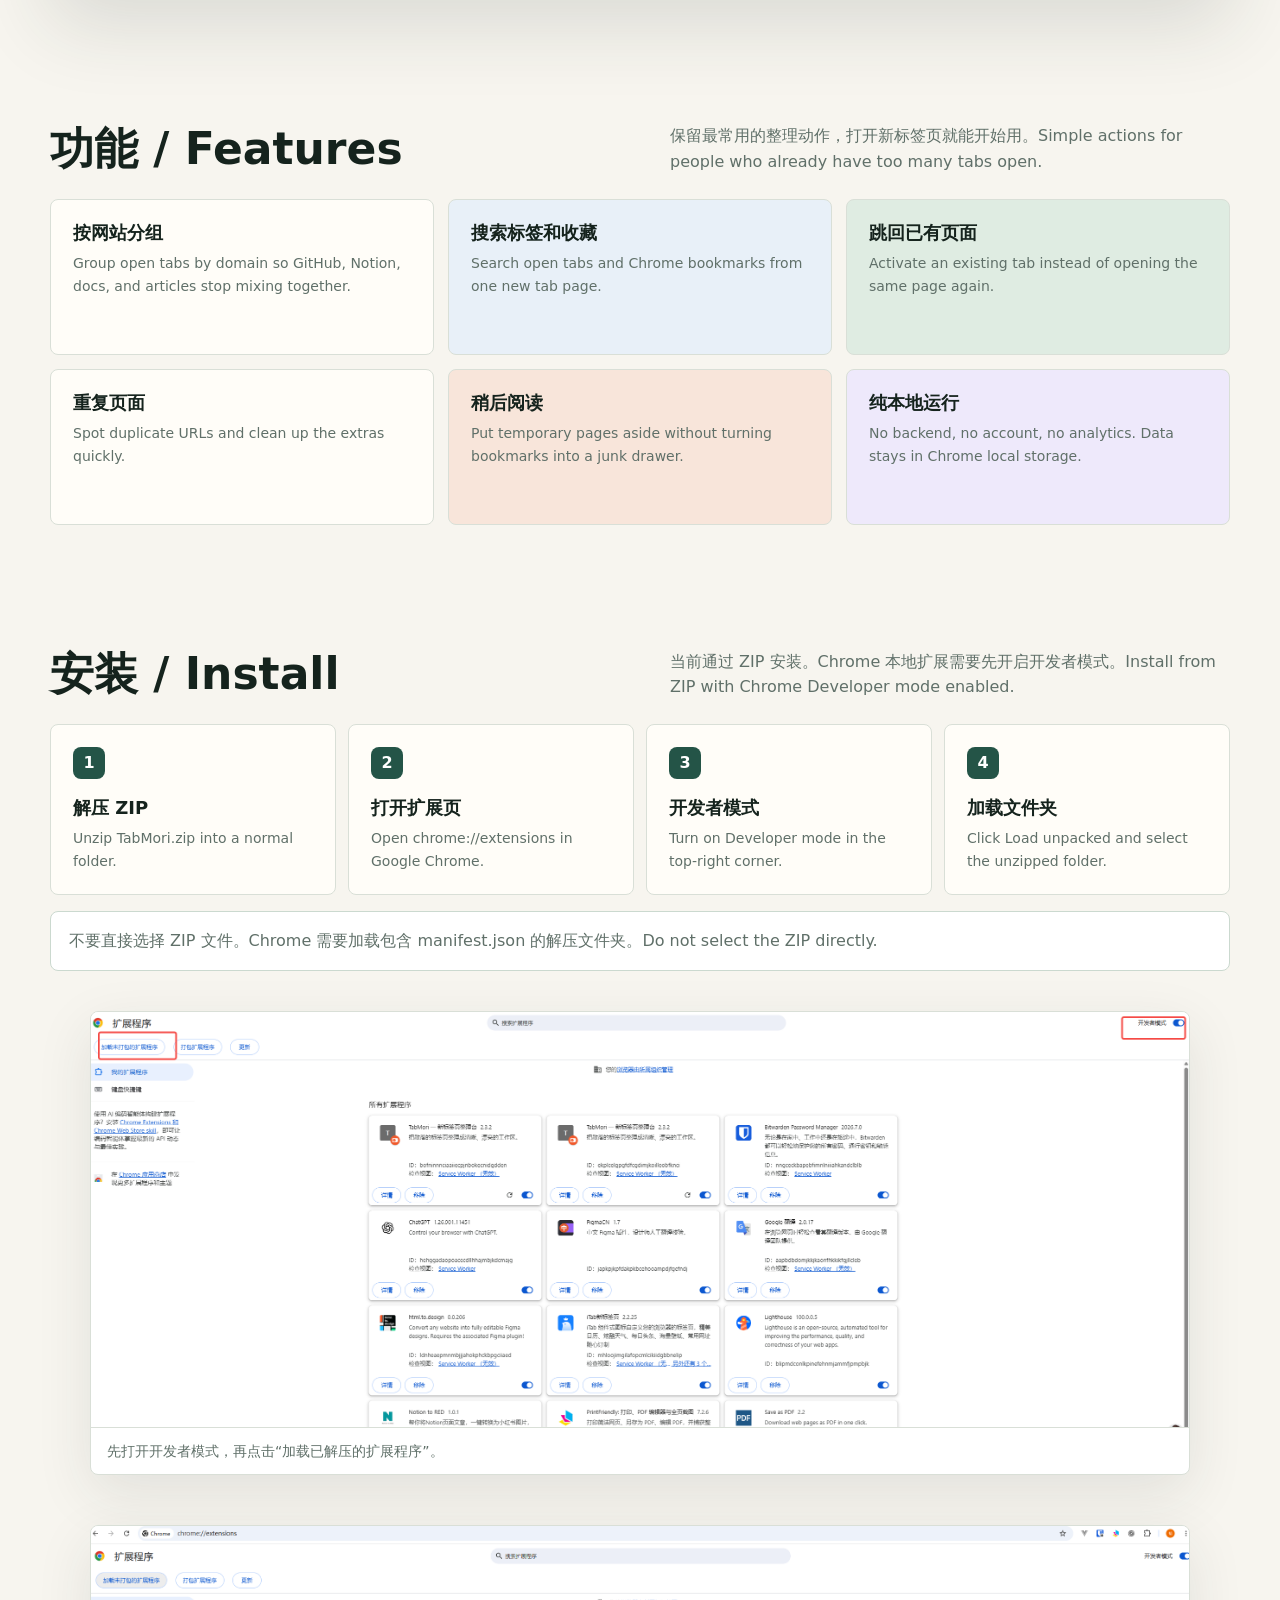
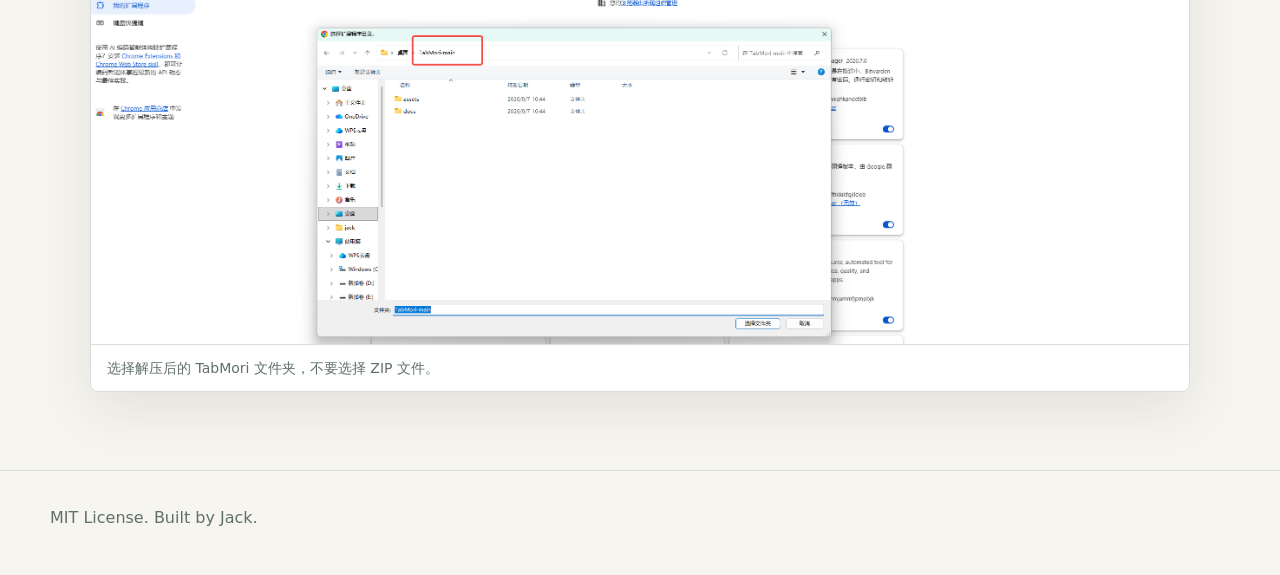
==== commit c4f125ad: "Add install screenshots to homepage" ====
--- a/docs/index.html
+++ b/docs/index.html
@@ -323,6 +323,32 @@
       border: 1px solid #cbd9cf;
       background: #fff;
       color: var(--muted);
+    }
+
+    .install-shots {
+      display: grid;
+      gap: 18px;
+      margin-top: 24px;
+    }
+
+    .install-shot {
+      overflow: hidden;
+      border: 1px solid var(--line);
+      border-radius: 8px;
+      background: #fff;
+      box-shadow: 0 18px 56px rgba(37, 53, 45, .1);
+    }
+
+    .install-shot img {
+      width: 100%;
+      border-bottom: 1px solid var(--line);
+    }
+
+    .install-shot figcaption {
+      padding: 12px 16px;
+      color: var(--muted);
+      font-size: 14px;
+      margin: 0;
     }
 
     footer {
@@ -483,6 +509,16 @@
           </article>
         </div>
         <p class="note">不要直接选择 ZIP 文件。Chrome 需要加载包含 manifest.json 的解压文件夹。Do not select the ZIP directly.</p>
+        <div class="install-shots">
+          <figure class="install-shot">
+            <img src="assets/install-step-1.png" alt="Chrome extensions page with Developer mode and Load unpacked highlighted">
+            <figcaption>先打开开发者模式，再点击“加载已解压的扩展程序”。</figcaption>
+          </figure>
+          <figure class="install-shot">
+            <img src="assets/install-step-2.png" alt="Choose the unzipped TabMori folder in Chrome">
+            <figcaption>选择解压后的 TabMori 文件夹，不要选择 ZIP 文件。</figcaption>
+          </figure>
+        </div>
       </div>
     </section>
   </main>
